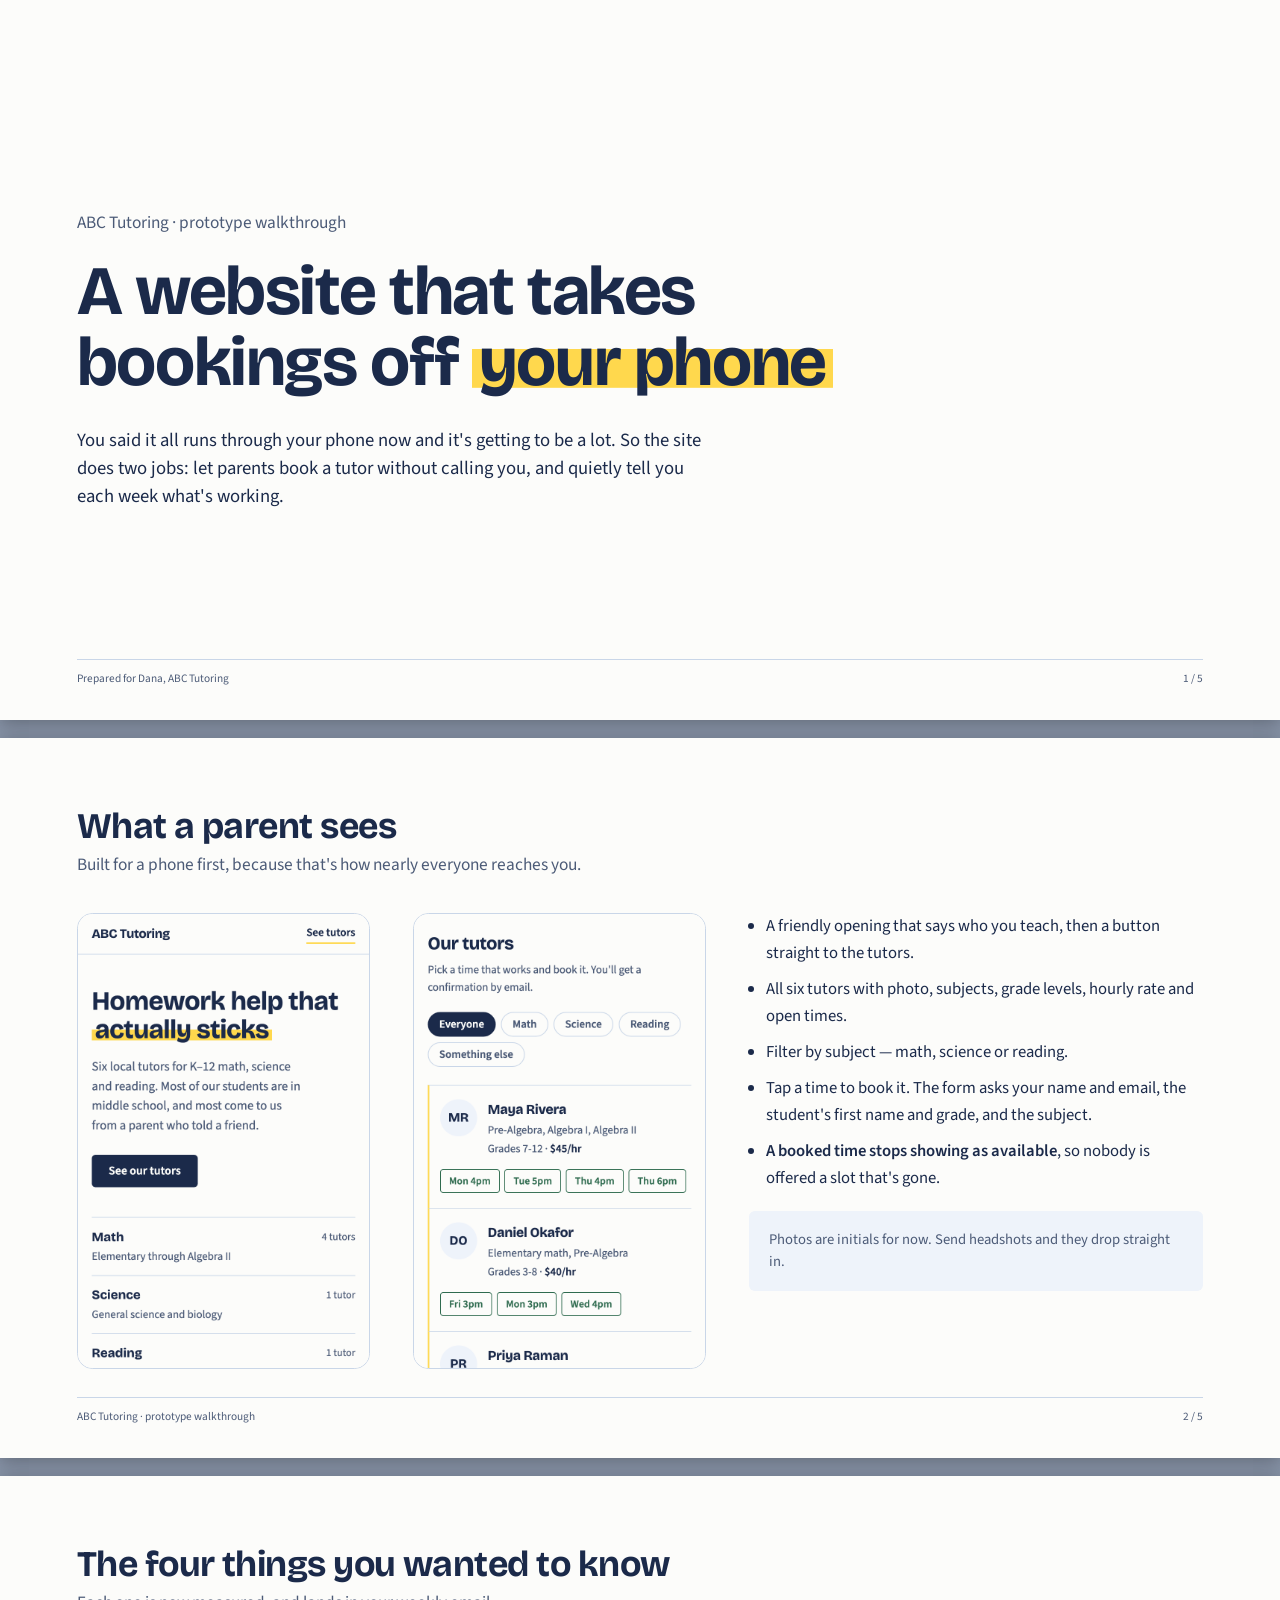
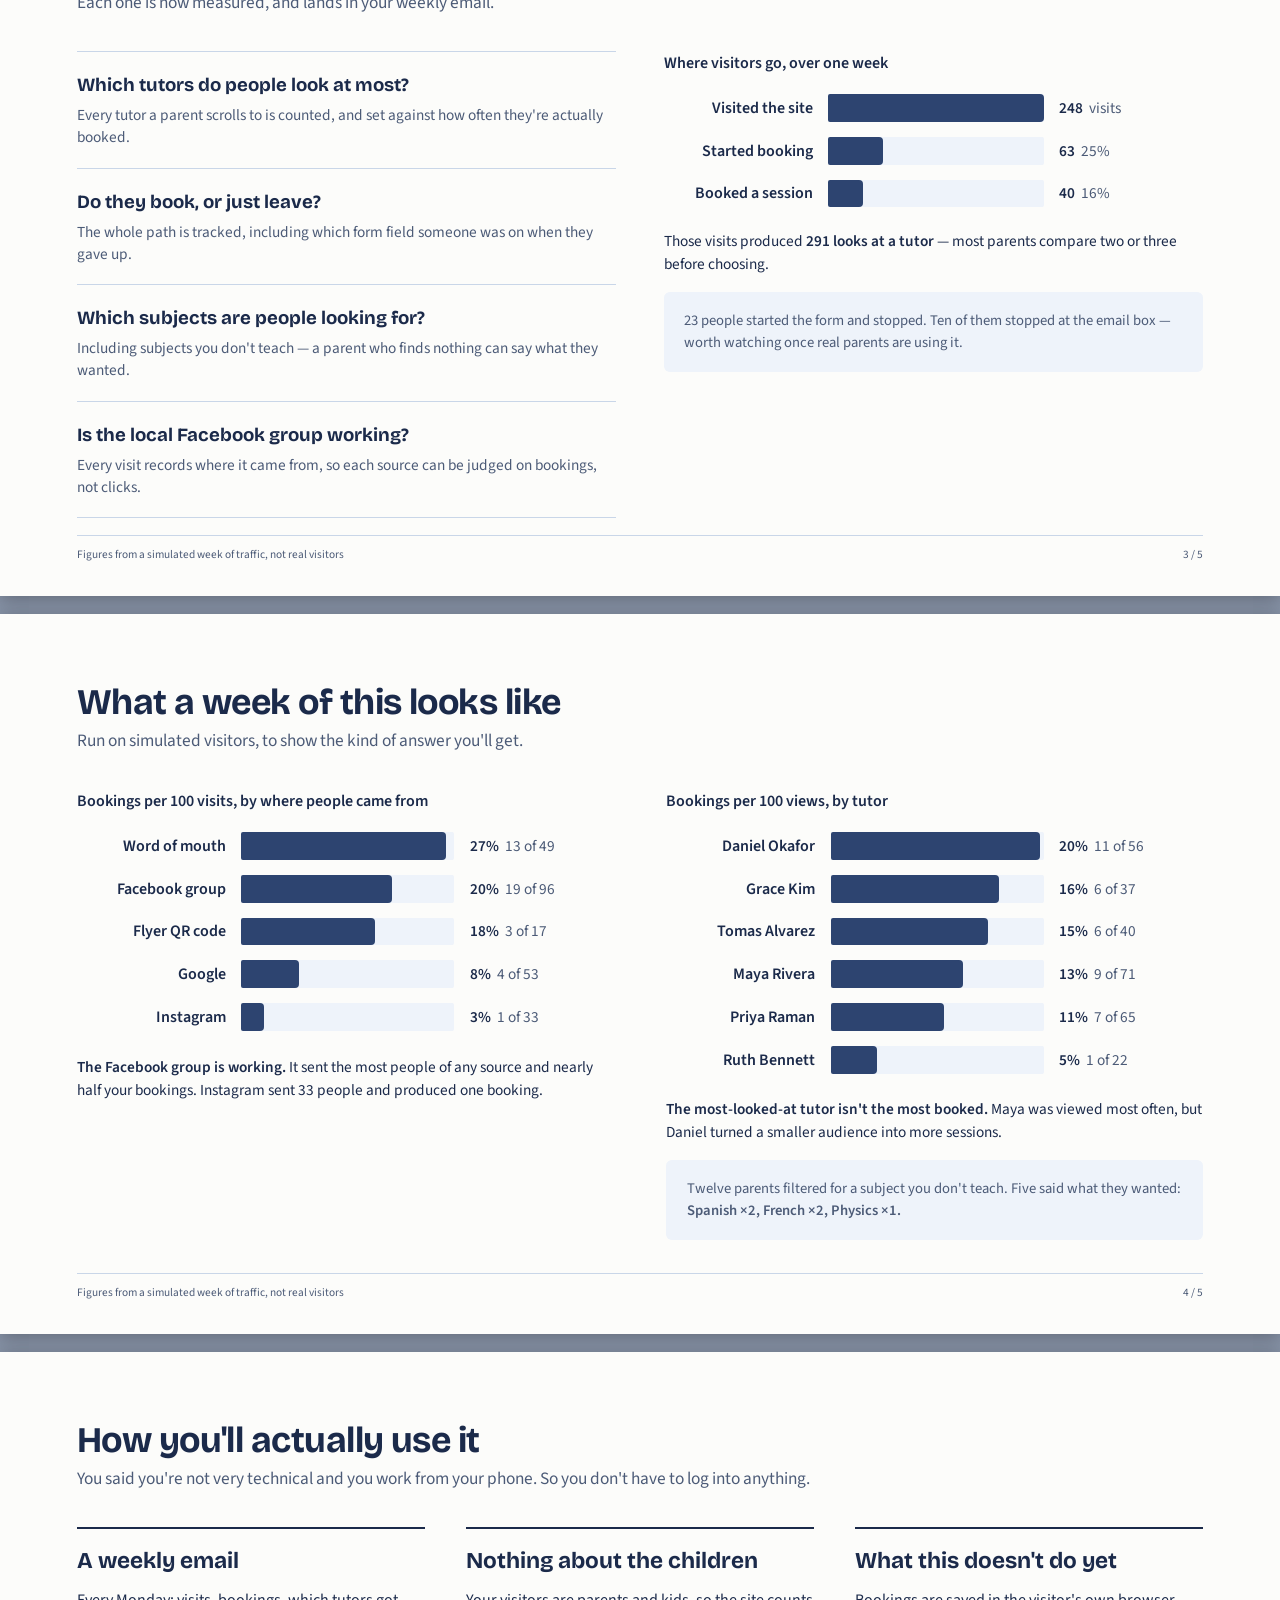
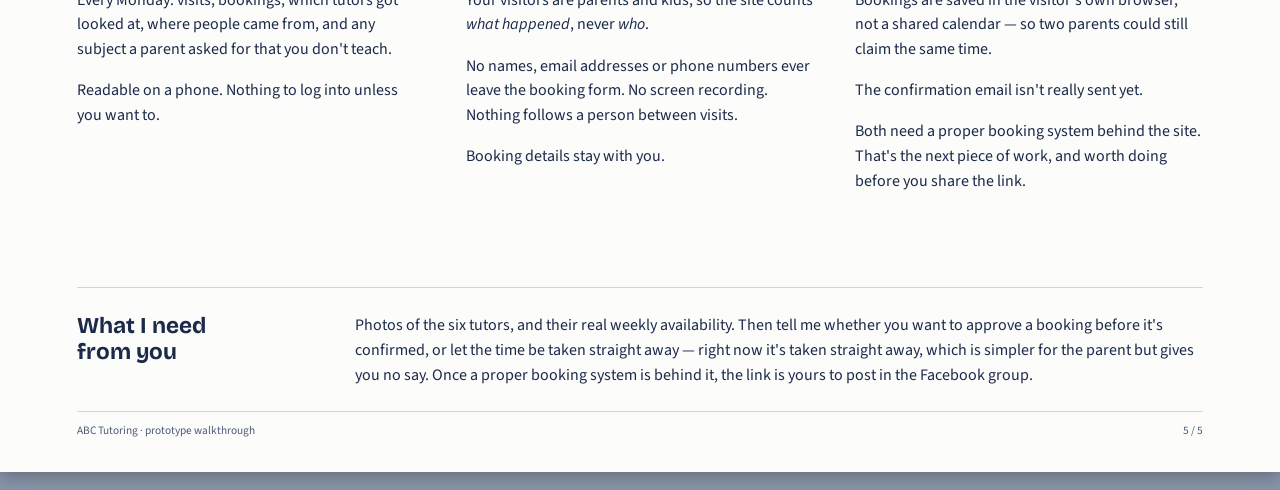
==== presentation/deck.html @ fea6e68c "Add the five-slide walkthrough for Dana Covers what she asked for, what the site does, how her four " ====
<!doctype html>
<html lang="en">
<head>
<meta charset="utf-8">
<title>ABC Tutoring — prototype walkthrough</title>
<link href="https://fonts.googleapis.com/css2?family=Bricolage+Grotesque:opsz,wght@12..96,500;12..96,700&family=Source+Sans+3:ital,wght@0,400;0,600;1,400&display=swap" rel="stylesheet">
<style>
  @page { size: 13.333in 7.5in; margin: 0; }

  :root{
    --paper:#FCFCFA; --tint:#EEF3FA; --ink:#1B2A4A; --soft:#4C5B77;
    --rule:#C9D6E8; --bar:#2D4470; --highlight:#FFD84D; --open:#2F6B4F;
    --display:"Bricolage Grotesque","Trebuchet MS",sans-serif;
    --body:"Source Sans 3","Segoe UI",Helvetica,sans-serif;
  }
  *{box-sizing:border-box}
  body{margin:0;background:#8894a8;font-family:var(--body);color:var(--ink)}

  .slide{
    width:13.333in;height:7.5in;background:var(--paper);
    padding:.72in .8in .6in;position:relative;overflow:hidden;
    display:flex;flex-direction:column;
    page-break-after:always;break-after:page;
  }
  .slide:last-child{page-break-after:auto;break-after:auto}
  @media screen{ .slide{margin:0 auto 18px;box-shadow:0 3px 18px rgba(0,0,0,.3)} }

  h1{font-family:var(--display);font-weight:700;font-size:52pt;line-height:1.02;
     letter-spacing:-.02em;margin:0 0 .18in}
  h2{font-family:var(--display);font-weight:700;font-size:27pt;line-height:1.1;
     letter-spacing:-.015em;margin:0 0 .06in}
  .kicker{font-size:13pt;color:var(--soft);margin:0 0 .36in}
  .swipe{background:linear-gradient(var(--highlight),var(--highlight)) 0 64%/100% .56em no-repeat;
         padding:0 .1em}

  .num{font-family:var(--display);font-weight:700;font-size:15pt;color:var(--ink)}
  p{margin:0 0 .12in;font-size:12.5pt;line-height:1.5}
  .soft{color:var(--soft)}
  strong{font-weight:600}

  .foot{position:absolute;left:.8in;right:.8in;bottom:.34in;
        border-top:1px solid var(--rule);padding-top:.11in;
        font-size:8.5pt;color:var(--soft);display:flex;justify-content:space-between}

  /* ---- charts: one series, one hue, direct labels ---- */
  .chart{margin:0}
  .row{display:grid;grid-template-columns:1.55in 1fr auto;align-items:center;
       gap:0 .16in;margin-bottom:.155in}
  .row-label{font-size:12pt;font-weight:600;text-align:right}
  .track{background:var(--tint);height:.29in;border-radius:2px;position:relative}
  .fill{background:var(--bar);height:100%;border-radius:2px 4px 4px 2px}
  .row-val{font-size:11.5pt;color:var(--soft);white-space:nowrap;min-width:1.5in}
  .row-val b{color:var(--ink);font-weight:600}

  .cols{display:grid;grid-template-columns:1fr 1fr;gap:0 .5in;flex:1}
  .cols-3{display:grid;grid-template-columns:1fr 1fr 1fr;gap:0 .42in}
  .closer{margin-top:auto;margin-bottom:.28in;border-top:1px solid var(--rule);padding-top:.26in;
          display:grid;grid-template-columns:2.5in 1fr;gap:0 .4in;align-items:start}
  .closer h3{font-family:var(--display);font-weight:700;font-size:17pt;margin:0;line-height:1.15}
  .closer p{font-size:12pt;line-height:1.55;margin:0}

  .finding{border-top:2px solid var(--ink);padding-top:.2in}
  .finding h3{font-family:var(--display);font-weight:700;font-size:17pt;margin:0 0 .14in;line-height:1.15}
  .finding p{font-size:12pt;line-height:1.55;margin:0 0 .17in}

  .qa{border-top:1px solid var(--rule);padding:.2in 0}
  .qa:last-child{border-bottom:1px solid var(--rule)}
  .qa-q{font-family:var(--display);font-weight:700;font-size:14pt;margin:0 0 .05in}
  .qa-a{font-size:11.5pt;color:var(--soft);margin:0;line-height:1.45}

  .phone{width:3.05in;border:1px solid var(--rule);border-radius:.16in;overflow:hidden;
         background:var(--paper);height:4.75in;position:relative}
  .phone img{width:100%;display:block;position:absolute;top:0;left:0}
  .phone.lower img{top:-5.35in}

  .stat{margin-bottom:.2in}
  .stat-n{font-family:var(--display);font-weight:700;font-size:34pt;line-height:1;
          letter-spacing:-.02em;display:block}
  .stat-l{font-size:10.5pt;color:var(--soft);display:block;margin-top:.04in}

  .note{background:var(--tint);border-radius:.06in;padding:.19in .21in;font-size:11pt;
        color:var(--soft);line-height:1.5}
  ul{margin:0 0 .2in;padding-left:1.05em;font-size:12.5pt;line-height:1.6}
  li{margin-bottom:.1in}
</style>
</head>
<body>

<!-- 1 ------------------------------------------------------------------ -->
<section class="slide">
  <div style="flex:1;display:flex;flex-direction:column;justify-content:center;max-width:9.2in">
    <p class="kicker" style="margin-bottom:.22in">ABC Tutoring &middot; prototype walkthrough</p>
    <h1>A website that takes<br>bookings off <span class="swipe">your phone</span></h1>
    <p style="font-size:14pt;max-width:6.6in;margin-top:.1in">
      You said it all runs through your phone now and it's getting to be a lot. So the site does
      two jobs: let parents book a tutor without calling you, and quietly tell you each week
      what's working.
    </p>
  </div>
  <div class="foot"><span>Prepared for Dana, ABC Tutoring</span><span>1 / 5</span></div>
</section>

<!-- 2 ------------------------------------------------------------------ -->
<section class="slide">
  <h2>What a parent sees</h2>
  <p class="kicker">Built for a phone first, because that's how nearly everyone reaches you.</p>

  <div style="display:grid;grid-template-columns:3.05in 3.05in 1fr;gap:0 .45in;flex:1">
    <div class="phone"><img src="shot-full.png" alt="ABC Tutoring home page"></div>
    <div class="phone lower"><img src="shot-full.png" alt="The tutor list"></div>
    <div>
      <ul>
        <li>A friendly opening that says who you teach, then a button straight to the tutors.</li>
        <li>All six tutors with photo, subjects, grade levels, hourly rate and open times.</li>
        <li>Filter by subject &mdash; math, science or reading.</li>
        <li>Tap a time to book it. The form asks your name and email, the student's first name
            and grade, and the subject.</li>
        <li><strong>A booked time stops showing as available</strong>, so nobody is offered a
            slot that's gone.</li>
      </ul>
      <div class="note">
        Photos are initials for now. Send headshots and they drop straight in.
      </div>
    </div>
  </div>
  <div class="foot"><span>ABC Tutoring &middot; prototype walkthrough</span><span>2 / 5</span></div>
</section>

<!-- 3 ------------------------------------------------------------------ -->
<section class="slide">
  <h2>The four things you wanted to know</h2>
  <p class="kicker">Each one is now measured, and lands in your weekly email.</p>

  <div class="cols">
    <div>
      <div class="qa">
        <p class="qa-q">Which tutors do people look at most?</p>
        <p class="qa-a">Every tutor a parent scrolls to is counted, and set against how often they're actually booked.</p>
      </div>
      <div class="qa">
        <p class="qa-q">Do they book, or just leave?</p>
        <p class="qa-a">The whole path is tracked, including which form field someone was on when they gave up.</p>
      </div>
      <div class="qa">
        <p class="qa-q">Which subjects are people looking for?</p>
        <p class="qa-a">Including subjects you don't teach &mdash; a parent who finds nothing can say what they wanted.</p>
      </div>
      <div class="qa">
        <p class="qa-q">Is the local Facebook group working?</p>
        <p class="qa-a">Every visit records where it came from, so each source can be judged on bookings, not clicks.</p>
      </div>
    </div>

    <div>
      <p style="font-size:12pt;font-weight:600;margin-bottom:.2in">
        Where visitors go, over one week</p>
      <div class="chart">
        <div class="row"><span class="row-label">Visited the site</span>
          <div class="track"><div class="fill" style="width:100%"></div></div>
          <span class="row-val"><b>248</b> &nbsp;visits</span></div>
        <div class="row"><span class="row-label">Started booking</span>
          <div class="track"><div class="fill" style="width:25.4%"></div></div>
          <span class="row-val"><b>63</b> &nbsp;25%</span></div>
        <div class="row"><span class="row-label">Booked a session</span>
          <div class="track"><div class="fill" style="width:16.1%"></div></div>
          <span class="row-val"><b>40</b> &nbsp;16%</span></div>
      </div>
      <p style="font-size:11.5pt;margin-top:.24in;line-height:1.5">
        Those visits produced <strong>291 looks at a tutor</strong> &mdash; most parents
        compare two or three before choosing.
      </p>
      <div class="note" style="margin-top:.16in">
        23 people started the form and stopped. Ten of them stopped at the email box &mdash;
        worth watching once real parents are using it.
      </div>
    </div>
  </div>
  <div class="foot"><span>Figures from a simulated week of traffic, not real visitors</span><span>3 / 5</span></div>
</section>

<!-- 4 ------------------------------------------------------------------ -->
<section class="slide">
  <h2>What a week of this looks like</h2>
  <p class="kicker">Run on simulated visitors, to show the kind of answer you'll get.</p>

  <div class="cols" style="gap:0 .55in">
    <div>
      <p style="font-size:12pt;font-weight:600;margin-bottom:.2in">
        Bookings per 100 visits, by where people came from</p>
      <div class="chart">
        <div class="row"><span class="row-label">Word of mouth</span>
          <div class="track"><div class="fill" style="width:96%"></div></div>
          <span class="row-val"><b>27%</b> &nbsp;13 of 49</span></div>
        <div class="row"><span class="row-label">Facebook group</span>
          <div class="track"><div class="fill" style="width:71%"></div></div>
          <span class="row-val"><b>20%</b> &nbsp;19 of 96</span></div>
        <div class="row"><span class="row-label">Flyer QR code</span>
          <div class="track"><div class="fill" style="width:63%"></div></div>
          <span class="row-val"><b>18%</b> &nbsp;3 of 17</span></div>
        <div class="row"><span class="row-label">Google</span>
          <div class="track"><div class="fill" style="width:27%"></div></div>
          <span class="row-val"><b>8%</b> &nbsp;4 of 53</span></div>
        <div class="row"><span class="row-label">Instagram</span>
          <div class="track"><div class="fill" style="width:11%"></div></div>
          <span class="row-val"><b>3%</b> &nbsp;1 of 33</span></div>
      </div>
      <p style="font-size:11.5pt;margin-top:.26in;line-height:1.5">
        <strong>The Facebook group is working.</strong> It sent the most people of any source
        and nearly half your bookings. Instagram sent 33 people and produced one booking.
      </p>
    </div>

    <div>
      <p style="font-size:12pt;font-weight:600;margin-bottom:.2in">
        Bookings per 100 views, by tutor</p>
      <div class="chart">
        <div class="row"><span class="row-label">Daniel Okafor</span>
          <div class="track"><div class="fill" style="width:98%"></div></div>
          <span class="row-val"><b>20%</b> &nbsp;11 of 56</span></div>
        <div class="row"><span class="row-label">Grace Kim</span>
          <div class="track"><div class="fill" style="width:79%"></div></div>
          <span class="row-val"><b>16%</b> &nbsp;6 of 37</span></div>
        <div class="row"><span class="row-label">Tomas Alvarez</span>
          <div class="track"><div class="fill" style="width:74%"></div></div>
          <span class="row-val"><b>15%</b> &nbsp;6 of 40</span></div>
        <div class="row"><span class="row-label">Maya Rivera</span>
          <div class="track"><div class="fill" style="width:62%"></div></div>
          <span class="row-val"><b>13%</b> &nbsp;9 of 71</span></div>
        <div class="row"><span class="row-label">Priya Raman</span>
          <div class="track"><div class="fill" style="width:53%"></div></div>
          <span class="row-val"><b>11%</b> &nbsp;7 of 65</span></div>
        <div class="row"><span class="row-label">Ruth Bennett</span>
          <div class="track"><div class="fill" style="width:22%"></div></div>
          <span class="row-val"><b>5%</b> &nbsp;1 of 22</span></div>
      </div>
      <p style="font-size:11.5pt;margin-top:.26in;line-height:1.5">
        <strong>The most-looked-at tutor isn't the most booked.</strong> Maya was viewed most
        often, but Daniel turned a smaller audience into more sessions.
      </p>
      <div class="note" style="margin-top:.16in">
        Twelve parents filtered for a subject you don't teach. Five said what they wanted:
        <strong>Spanish&nbsp;&times;2, French&nbsp;&times;2, Physics&nbsp;&times;1.</strong>
      </div>
    </div>
  </div>
  <div class="foot"><span>Figures from a simulated week of traffic, not real visitors</span><span>4 / 5</span></div>
</section>

<!-- 5 ------------------------------------------------------------------ -->
<section class="slide">
  <h2>How you'll actually use it</h2>
  <p class="kicker">You said you're not very technical and you work from your phone. So you don't have to log into anything.</p>

  <div class="cols-3">
    <div class="finding">
      <h3>A weekly email</h3>
      <p>Every Monday: visits, bookings, which tutors got looked at, where people came from,
         and any subject a parent asked for that you don't teach.</p>
      <p>Readable on a phone. Nothing to log into unless you want to.</p>
    </div>

    <div class="finding">
      <h3>Nothing about the children</h3>
      <p>Your visitors are parents and kids, so the site counts <em>what happened</em>, never
         <em>who</em>.</p>
      <p>No names, email addresses or phone numbers ever leave the booking form. No screen
         recording. Nothing follows a person between visits.</p>
      <p>Booking details stay with you.</p>
    </div>

    <div class="finding">
      <h3>What this doesn't do yet</h3>
      <p>Bookings are saved in the visitor's own browser, not a shared calendar &mdash; so two
         parents could still claim the same time.</p>
      <p>The confirmation email isn't really sent yet.</p>
      <p>Both need a proper booking system behind the site. That's the next piece of work,
         and worth doing before you share the link.</p>
    </div>
  </div>

  <div class="closer">
    <h3>What I need<br>from you</h3>
    <p>Photos of the six tutors, and their real weekly availability. Then tell me whether you
       want to approve a booking before it's confirmed, or let the time be taken straight away
       &mdash; right now it's taken straight away, which is simpler for the parent but gives you
       no say. Once a proper booking system is behind it, the link is yours to post in the
       Facebook group.</p>
  </div>

  <div class="foot"><span>ABC Tutoring &middot; prototype walkthrough</span><span>5 / 5</span></div>
</section>

</body>
</html>
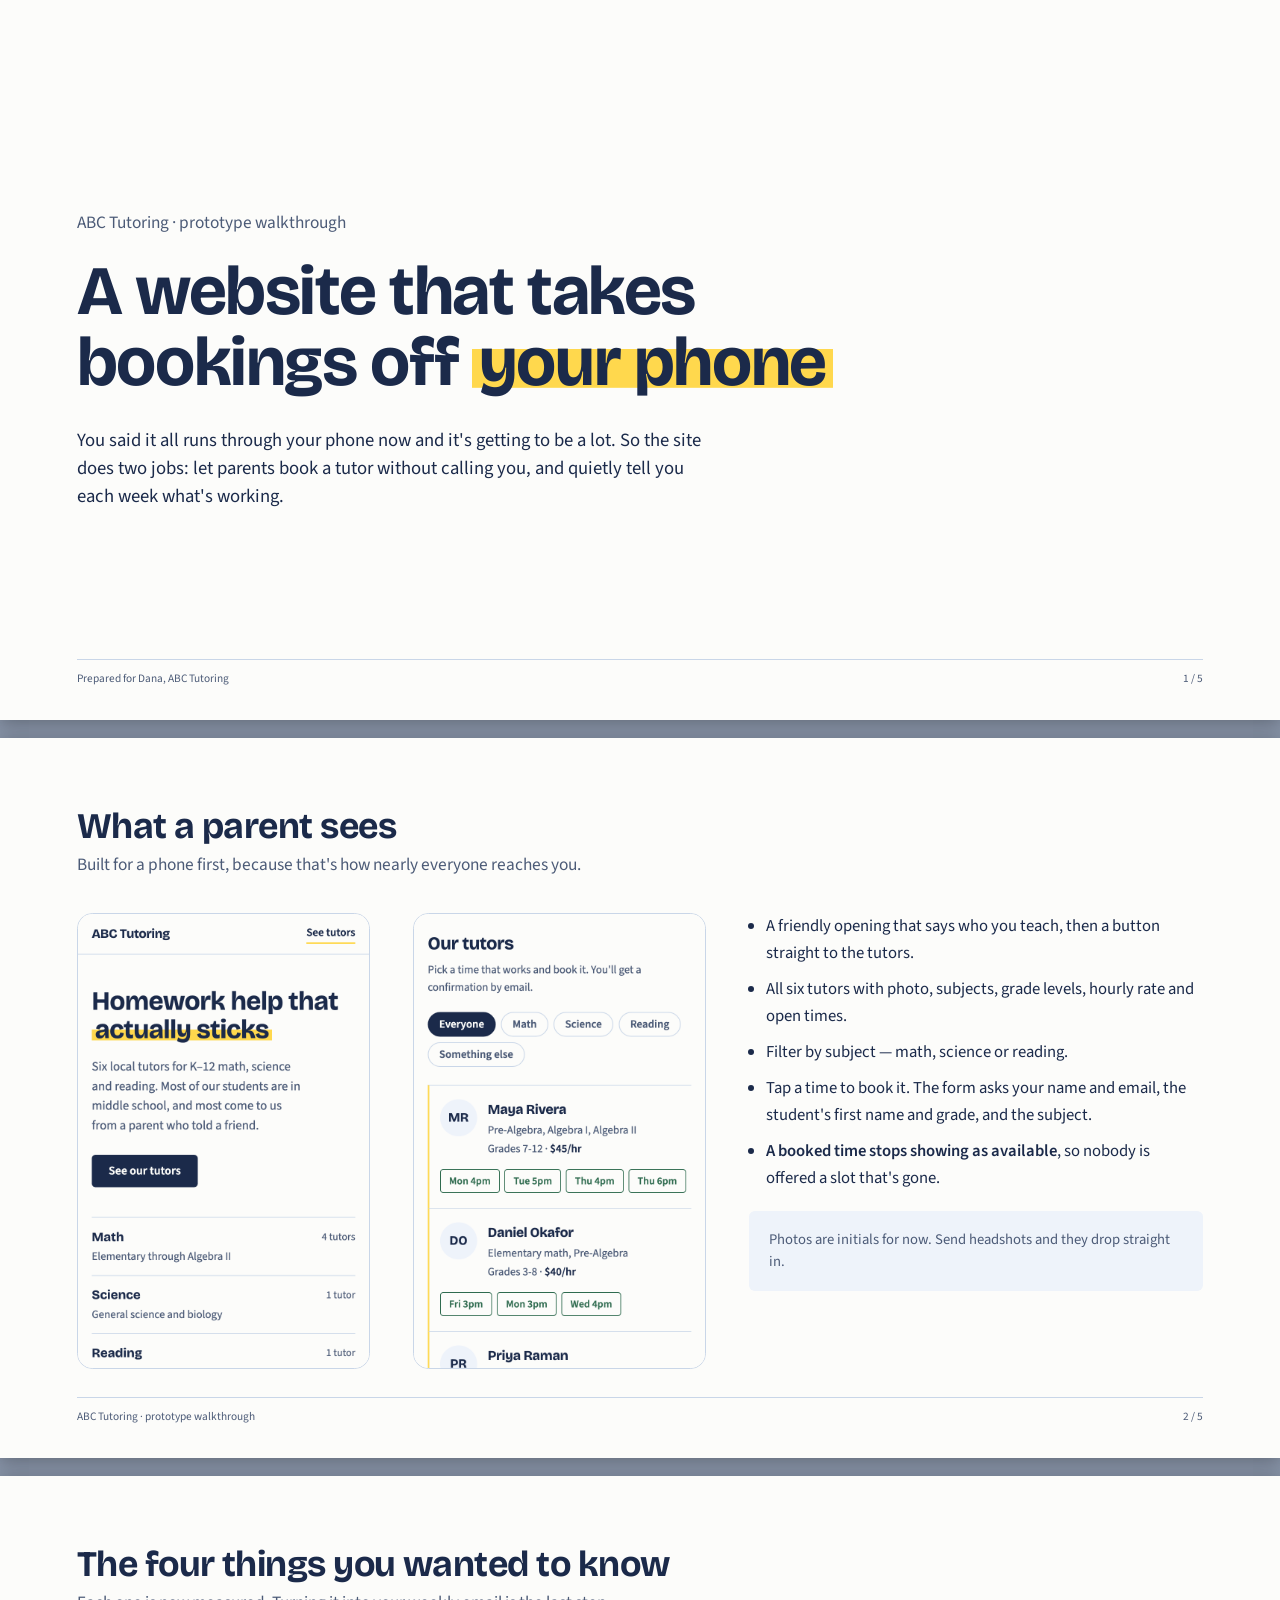
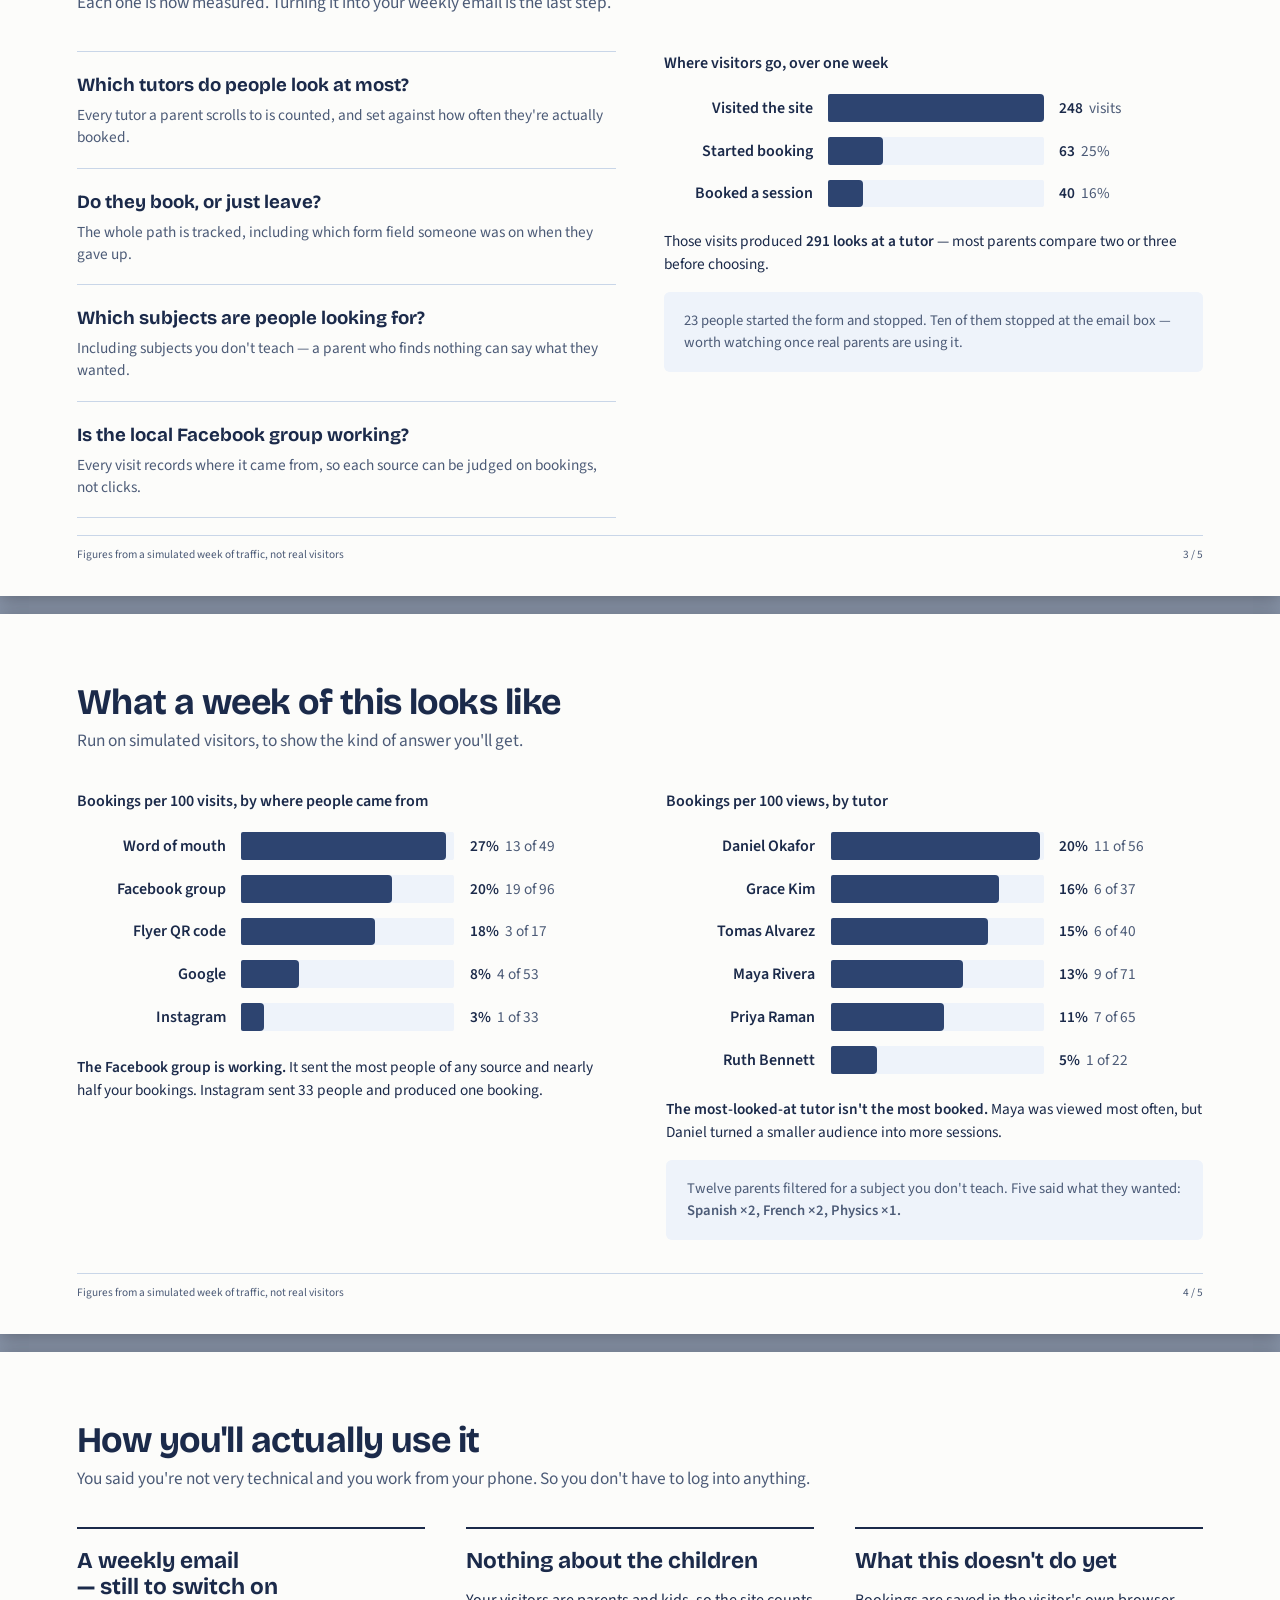
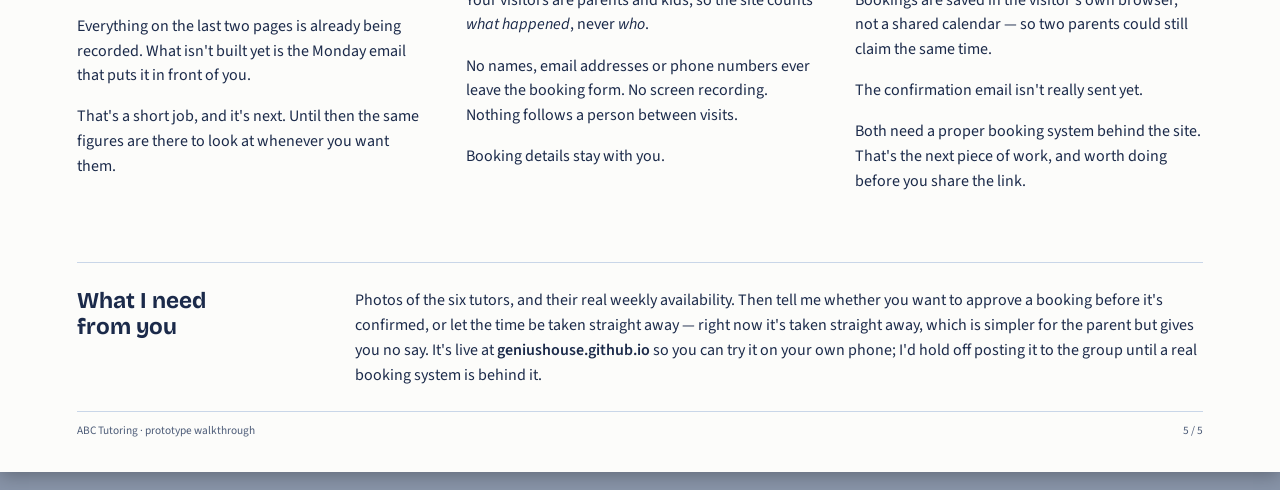
==== commit e63939db: "Say plainly that the weekly email is not built yet The deck promised Dana a Monday email that does n" ====
--- a/presentation/deck.html
+++ b/presentation/deck.html
@@ -129,7 +129,7 @@
 <!-- 3 ------------------------------------------------------------------ -->
 <section class="slide">
   <h2>The four things you wanted to know</h2>
-  <p class="kicker">Each one is now measured, and lands in your weekly email.</p>
+  <p class="kicker">Each one is now measured. Turning it into your weekly email is the last step.</p>
 
   <div class="cols">
     <div>
@@ -253,10 +253,11 @@
 
   <div class="cols-3">
     <div class="finding">
-      <h3>A weekly email</h3>
-      <p>Every Monday: visits, bookings, which tutors got looked at, where people came from,
-         and any subject a parent asked for that you don't teach.</p>
-      <p>Readable on a phone. Nothing to log into unless you want to.</p>
+      <h3>A weekly email<br>&mdash; still to switch on</h3>
+      <p>Everything on the last two pages is already being recorded. What isn't built yet is
+         the Monday email that puts it in front of you.</p>
+      <p>That's a short job, and it's next. Until then the same figures are there to look at
+         whenever you want them.</p>
     </div>
 
     <div class="finding">
@@ -283,8 +284,8 @@
     <p>Photos of the six tutors, and their real weekly availability. Then tell me whether you
        want to approve a booking before it's confirmed, or let the time be taken straight away
        &mdash; right now it's taken straight away, which is simpler for the parent but gives you
-       no say. Once a proper booking system is behind it, the link is yours to post in the
-       Facebook group.</p>
+       no say. It's live at <strong>geniushouse.github.io</strong> so you can try it on your own
+       phone; I'd hold off posting it to the group until a real booking system is behind it.</p>
   </div>
 
   <div class="foot"><span>ABC Tutoring &middot; prototype walkthrough</span><span>5 / 5</span></div>
